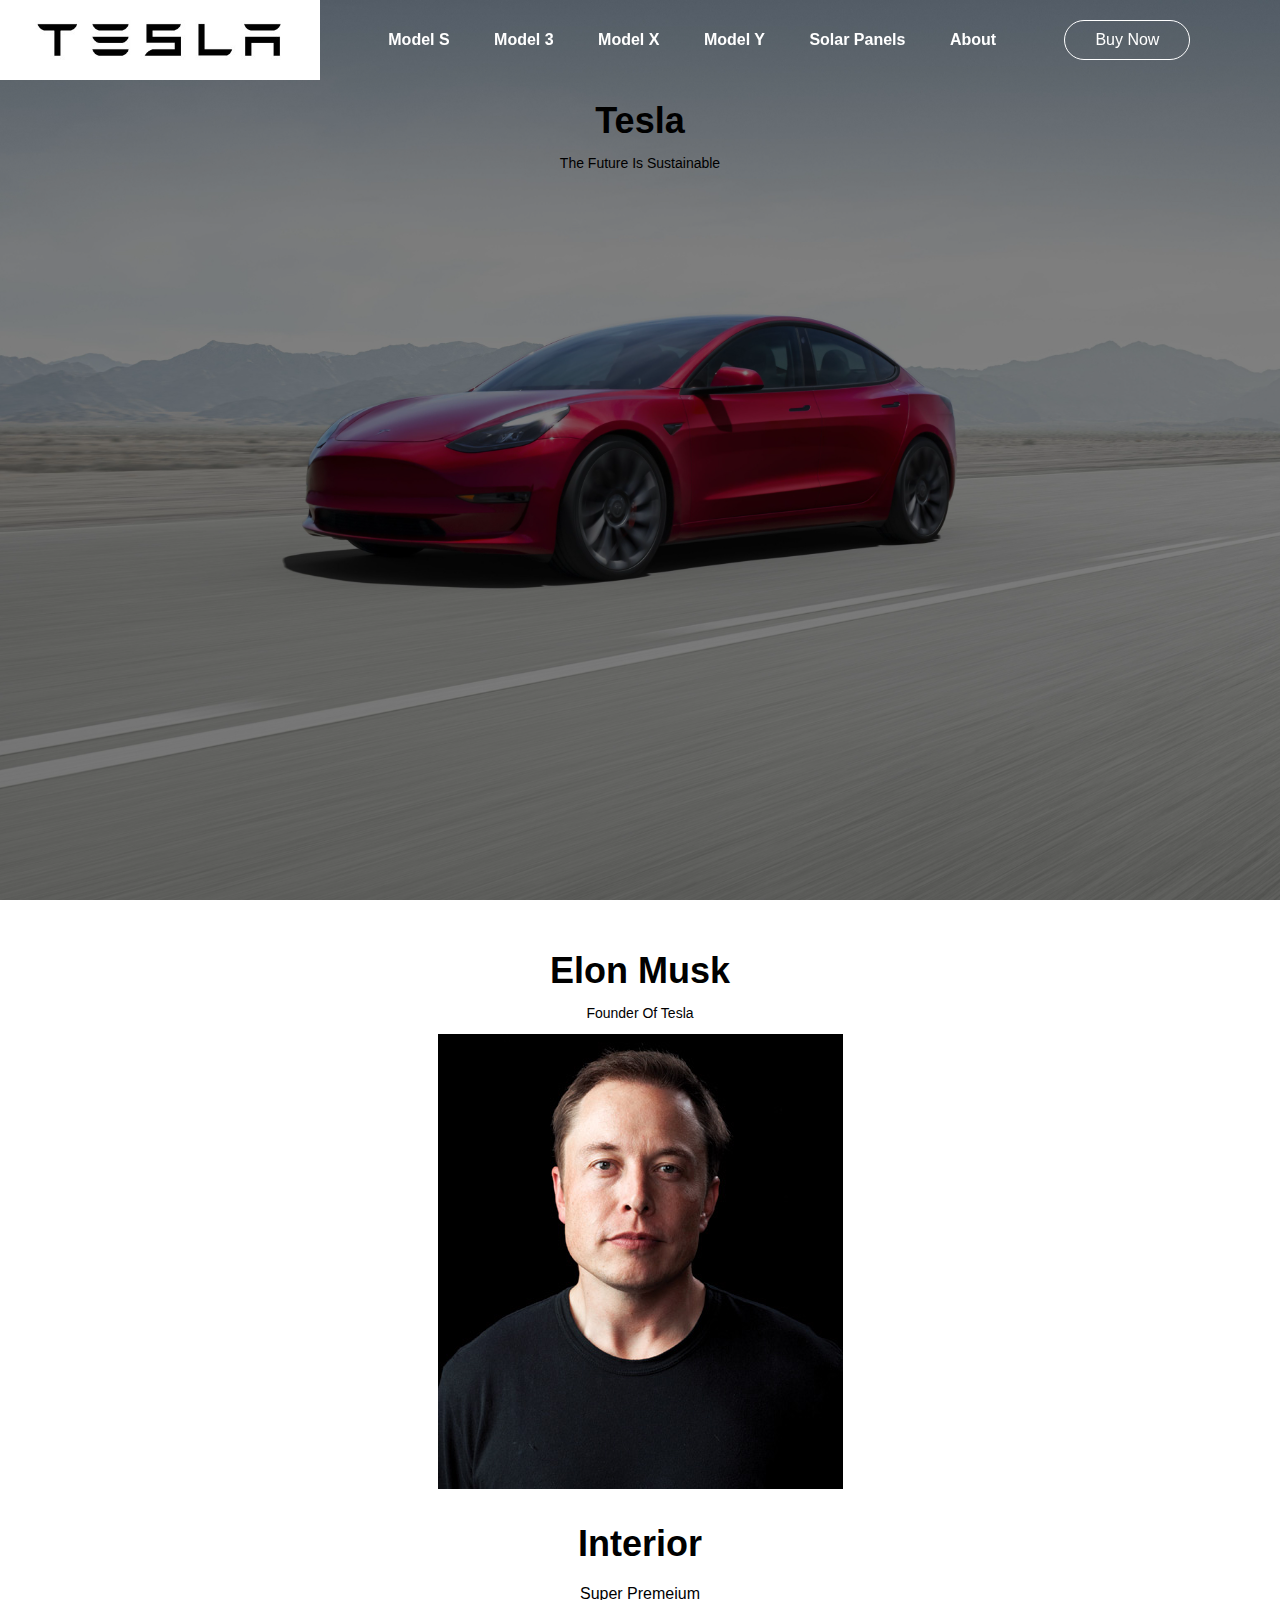
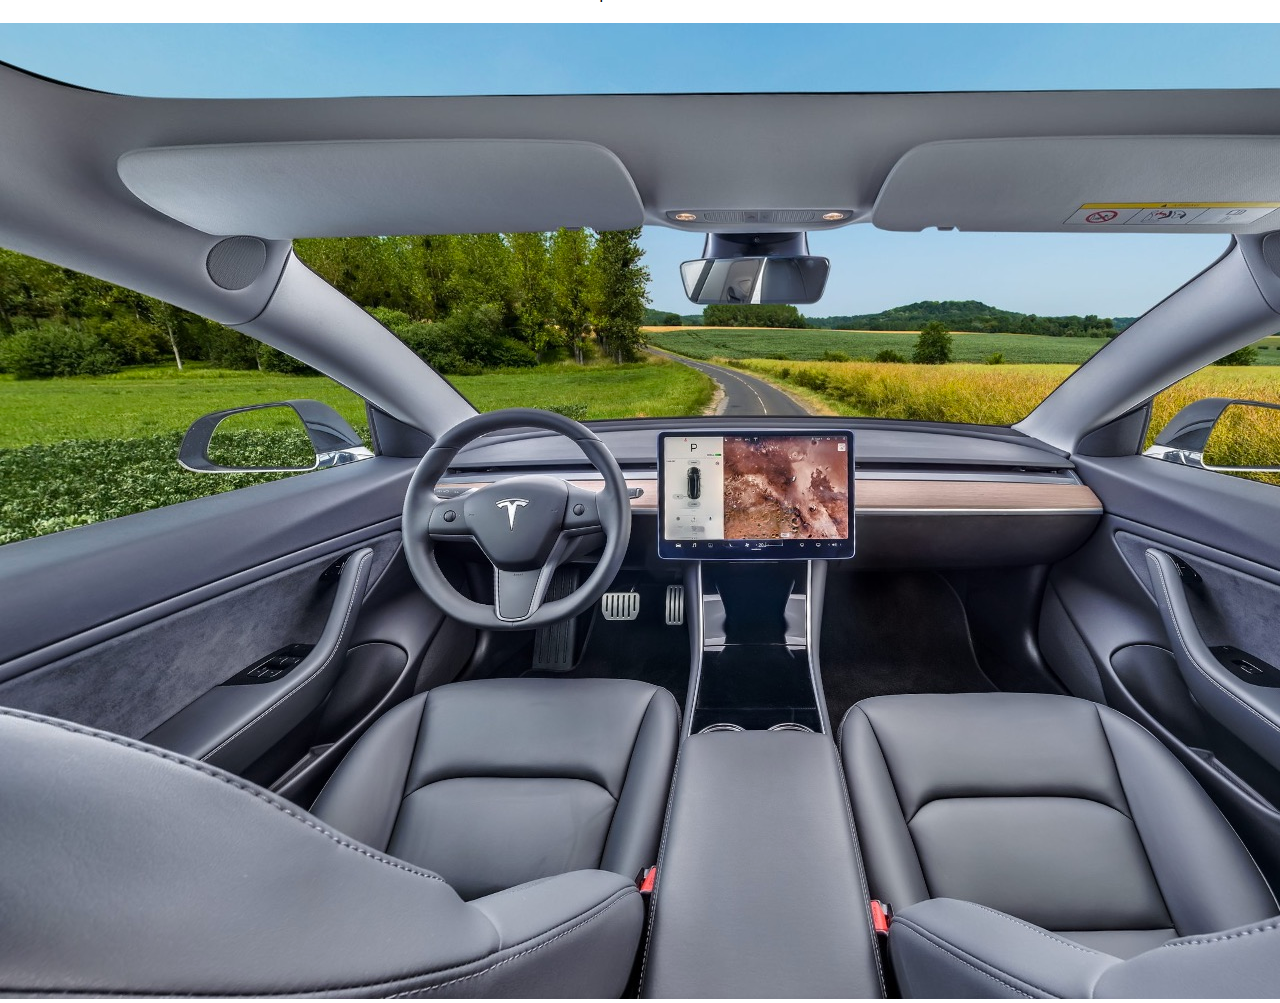
==== index.html @ 9b1bb8e6 "Add files via upload" ====
<!doctype html>
<html>
<head>
    <meta name="viewreport" content="width=device-width, initial-scale=1.0">
    <title>tesla home</title>
    <link rel="stylesheet" href="tesla.css">
    <head>
        <body>
            <div class="header">
                <nav>
                  <img src="94c2c3021c6d6623a2eb0a42773d81ac_08ed8c07733b28ae0a2abdca21042d88.jpg" class="logo">
                  <ul>
                    <li><a href="models.html" id="models">Model S</a></li>
                    <li><a href="model3.html" id="model3">Model 3</a></li>
                    <li><a href="modelx.html" id="modelx">Model X</a></li>
                    <li><a href="modely.html" id="modely">Model Y</a></li>
                  
                    <li><a href="file:///C:/Users/ASUS/Desktop/Solar.html" id="models">Solar Panels</a></li>
                
    
                    <li><a href="https://en.wikipedia.org/wiki/Elon_Musk" id="modely">About</a></li>
                  </ul>
                  <a href="https://www.tesla.com/inventory/new/ms?arrangeby=relevance&zip=95113&range=200" class="btn">Buy Now</a>
                </nav>
                
            <section class="course">
                <h1>Tesla</h1>
                <p>The Future Is Sustainable</p>
                
                    </div>
                </div>
            </section>
            <section class="campus">
                <h1>Elon Musk</h1>
                <p>Founder Of Tesla</p>
                <div class="row">
                    <div class="campus-col">
                        <img src="-1x-1.jpg">
                      
                        <div class="layer">
                            
                        </div>
                    </div>
                </div>
            </section>
            
                <h1><center>Interior</center></h1>
                <p><center>Super Premeium</center></p>
               
                       <center><img src="tesla-model-3-virtual.jpg"></center>
                      
                        
        </body>
    </head>
---- tesla.css ----
*{
    margin: 0;
    padding: 0;
    box-sizing: border-box;
    font-family: 'poppins', sans-serif;
}
.header{
    width: 100%;
    height: 100vh;
    background-image: url(M3-Homepage-Desktop-LHD.jfif);
    background-color: rgba(0,0,0,0.5);
    background-blend-mode: multiply;
    background-position: center;
    background-size: cover;
    padding: 0 7%;
}
nav{
    position: fixed;
    top: 0;
    left: 0;
    width: 100%;
    display: flex;
    align-items: center;
}
.logo{
    width: 320px;
    cursor: pointer;
}
nav ul{
    flex: 1;
    text-align: center;
}
nav ul li{
    list-style-type: none;
    display: inline-block;
    padding: 10px 20px;
}
nav ul li a{
    text-decoration: none;
    color: #fff;
    font-weight: bold;
}
nav ul li a:hover{
    color: #ea1538;
    transition: .3s;
}
nav .btn{
    color: #fff;
    text-decoration: none;
    border: 1px solid #fff;
    padding: 10px 30px;
    border-radius: 30px;
    margin-right: 7%;
}
.info{
    width: 100%;
    padding: 0 7%;
    display: flex;
    align-items: center;
    color: #fff;
    position: fixed;
    bottom: 50px;
    left: 0;
}
.info div{
    margin: 0 20px;

}
.info div h2{
    font-size: 44px;
    font-weight: 400;
}
.info .line{
    flex: 1;
    background: #fff;
    height: 4px;
}
.course{
    width: 80%;
    margin: auto;
    text-align: center;
    padding-top: 100px;
}
h1{
    font-size: 36px;
    font-weight: 600;
}
p{

    font-size: 14px;
    font-weight: 300;
    line-height: 22px;
    padding: 10px;
}
.campus{
    width: 80%;
    margin: auto;
    text-align: center;
    padding-top: 50px;
}
.campus-col{
    flex-basis: 32%;
    border-radius: 10px;
    margin-bottom: 30px;
    position: relative;
    overflow: hidden;
}
 campus-btn{
    color: black;
    text-decoration: none;
    border: 1px solid black;
    padding: 10px 30px;
    border-radius: 30px;
    margin-right: 7%;
    }

.layer{
    background: transparent;
    height: 100%;
    width: 100%;
    position:absolute;
    top: 0;
    left: 0;
}
/*-- ----- More --------*/
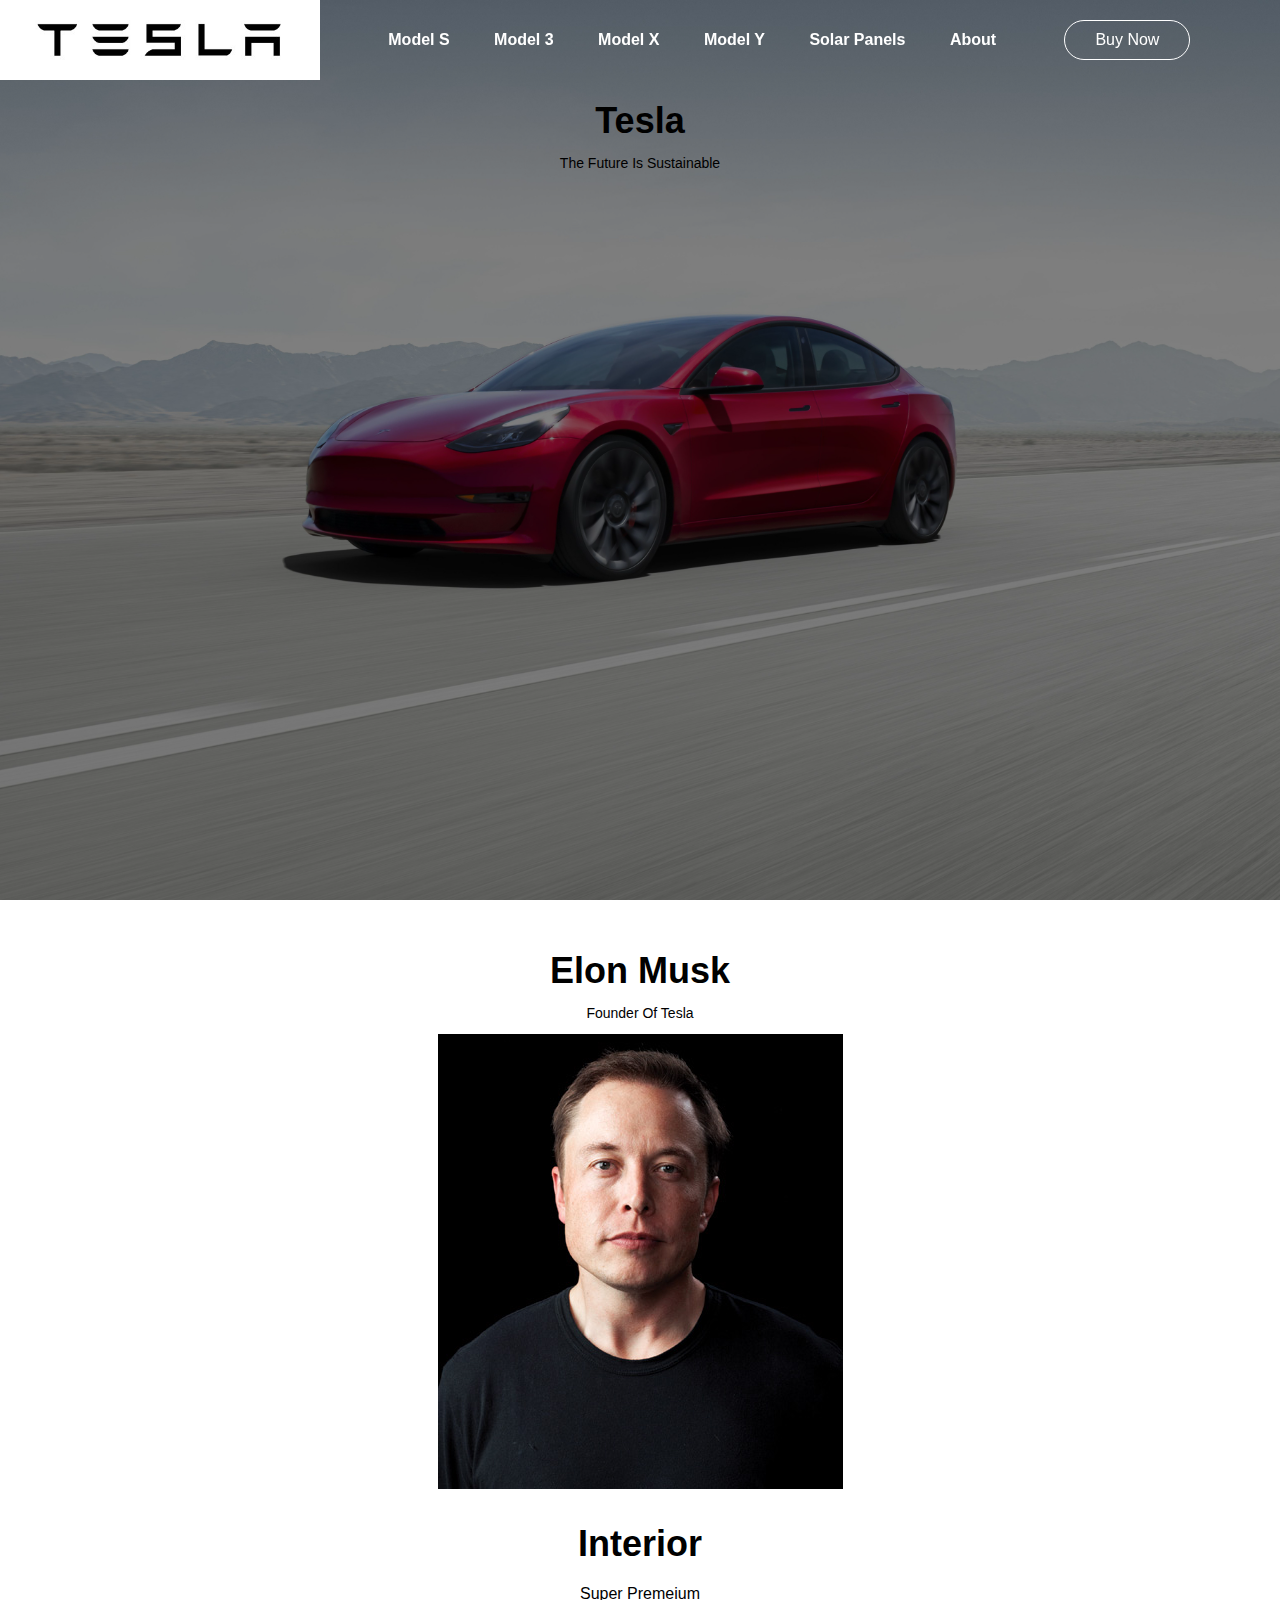
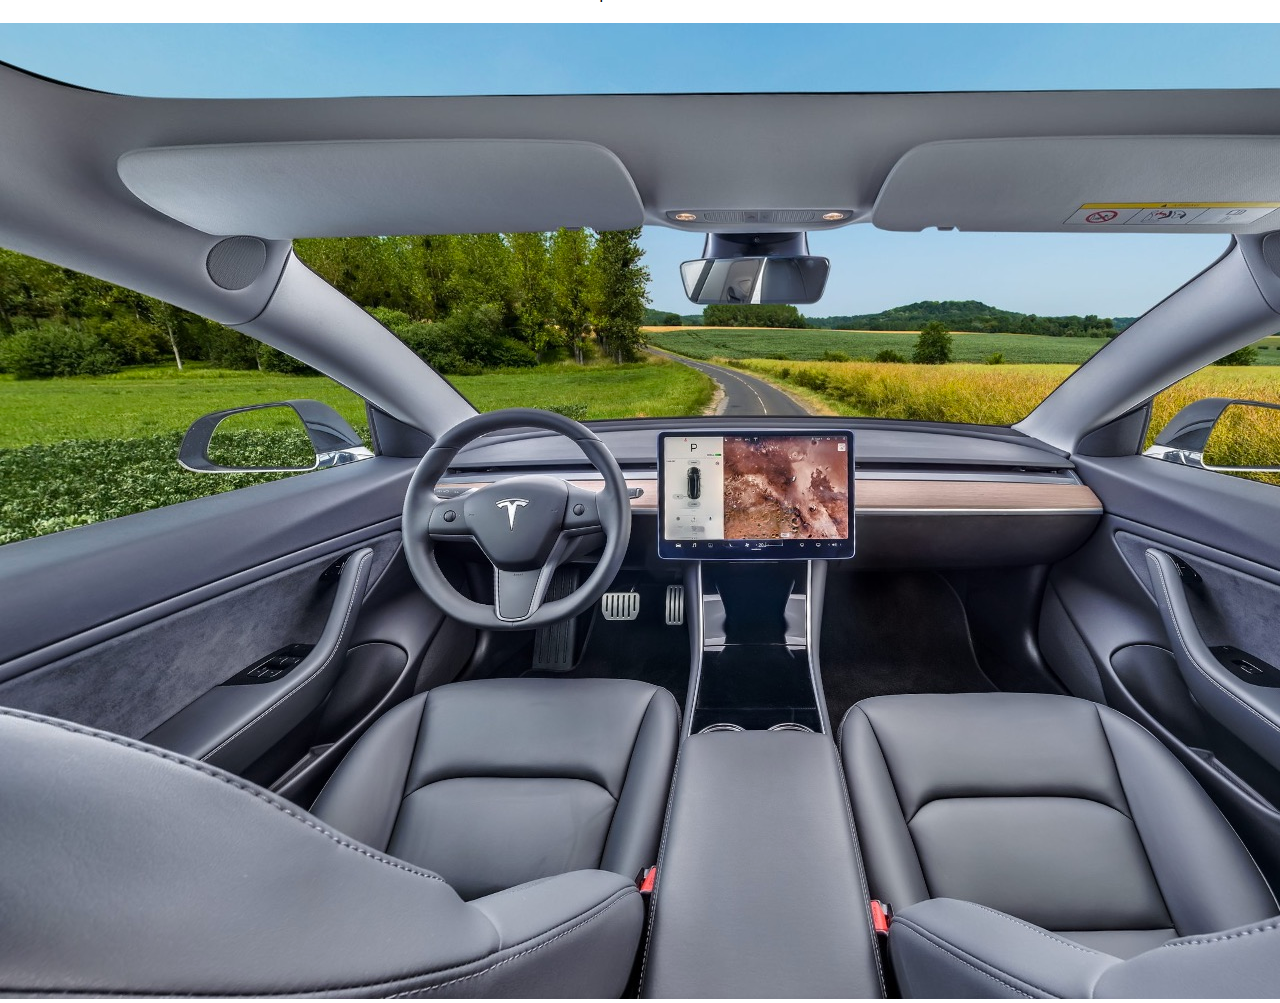
==== commit 2eee5b0e: "Update index.html" ====
--- a/index.html
+++ b/index.html
@@ -51,4 +51,5 @@
                       
                         
         </body>
-    </head>+    </head>
+</html>
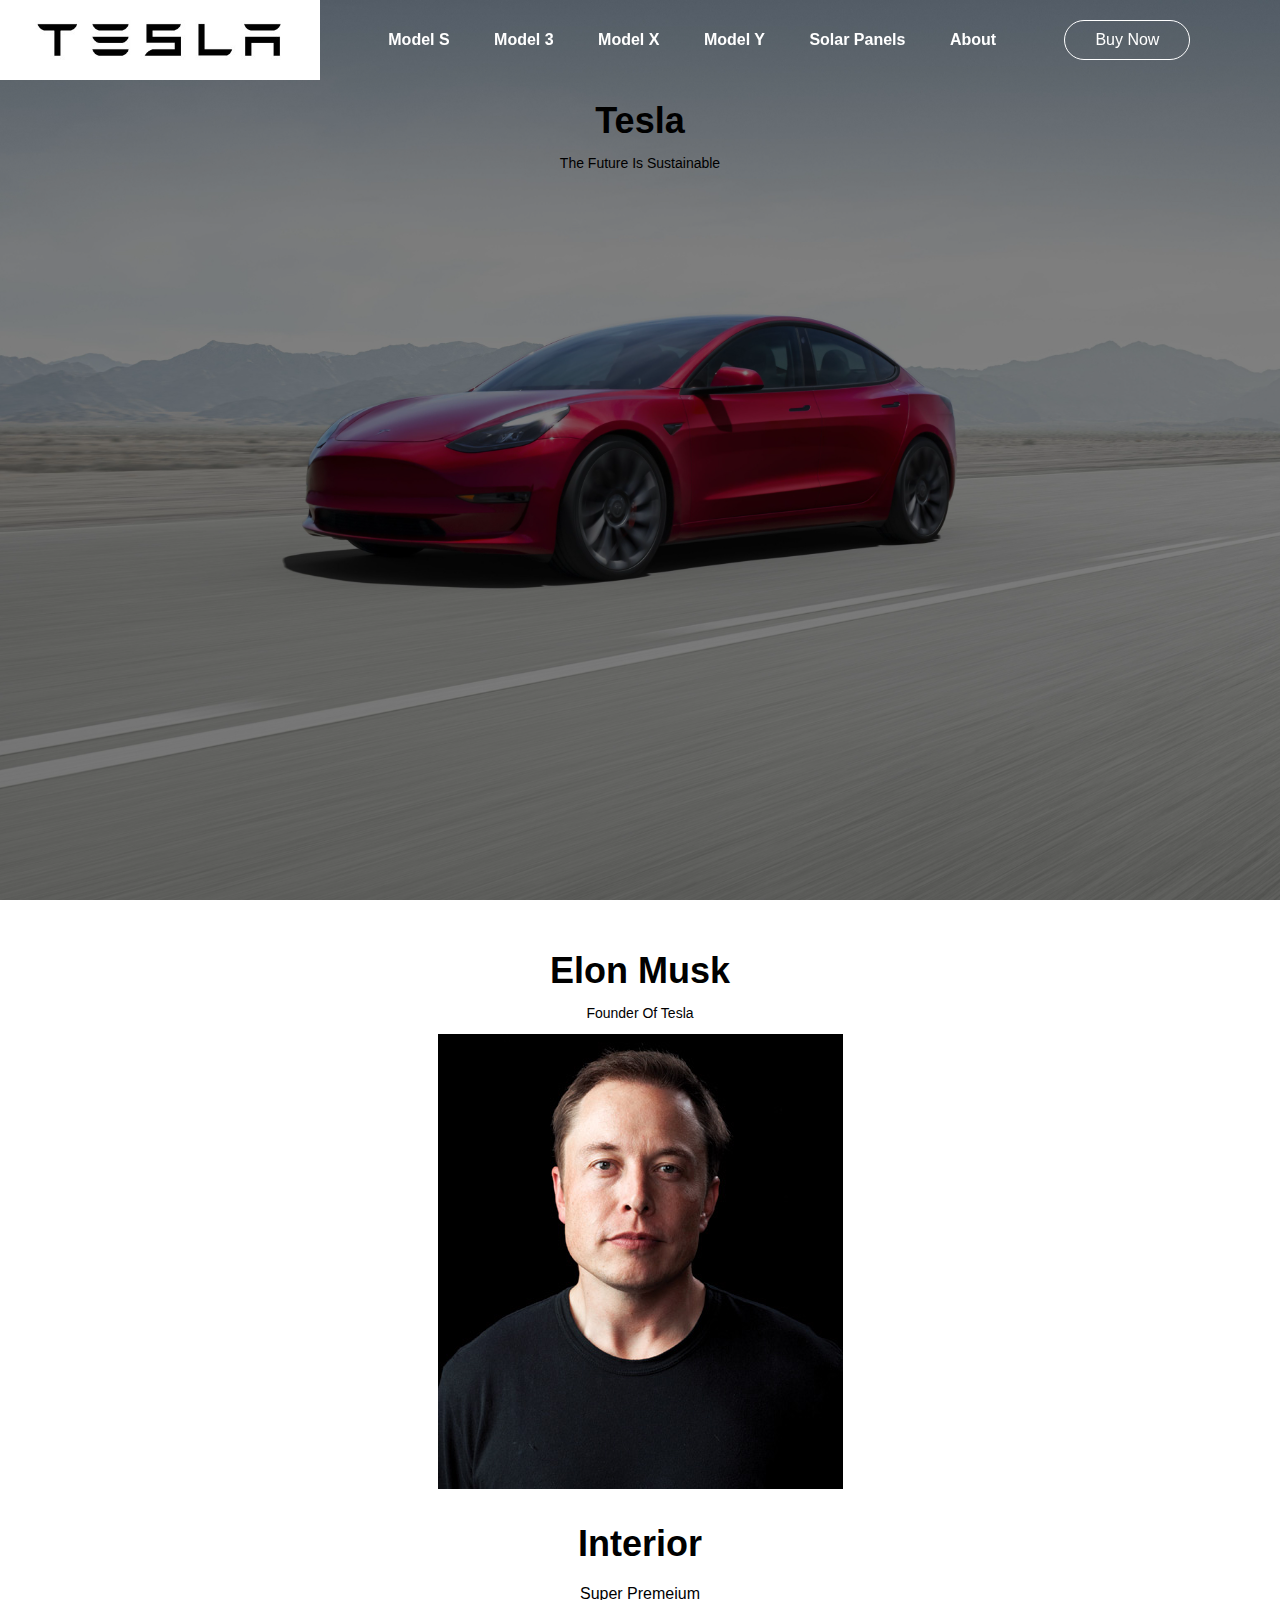
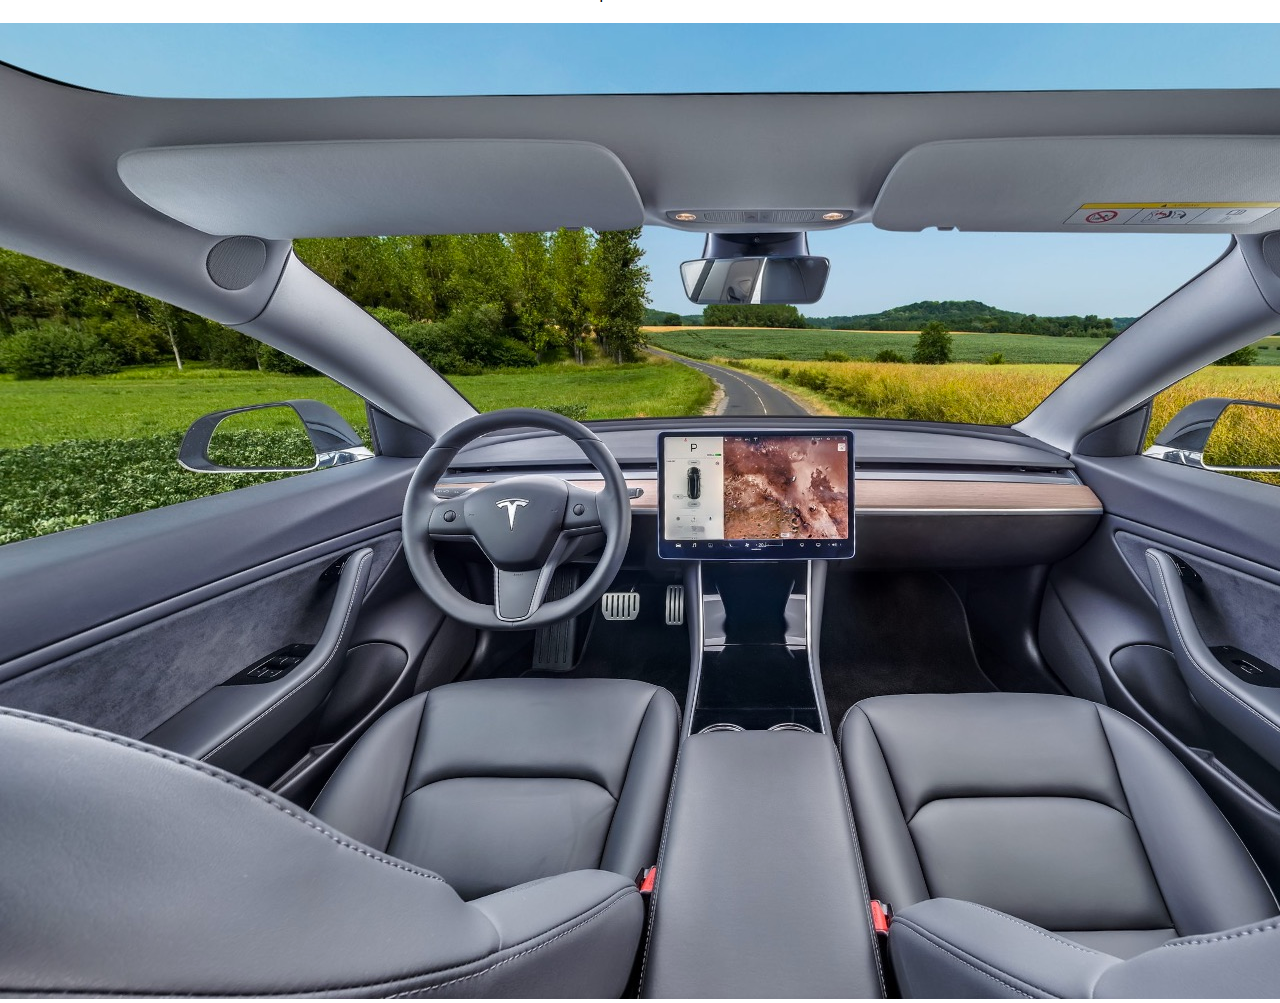
==== commit 21039bde: "Update index.html" ====
--- a/index.html
+++ b/index.html
@@ -4,7 +4,7 @@
     <meta name="viewreport" content="width=device-width, initial-scale=1.0">
     <title>tesla home</title>
     <link rel="stylesheet" href="tesla.css">
-    <head>
+    </head>
         <body>
             <div class="header">
                 <nav>
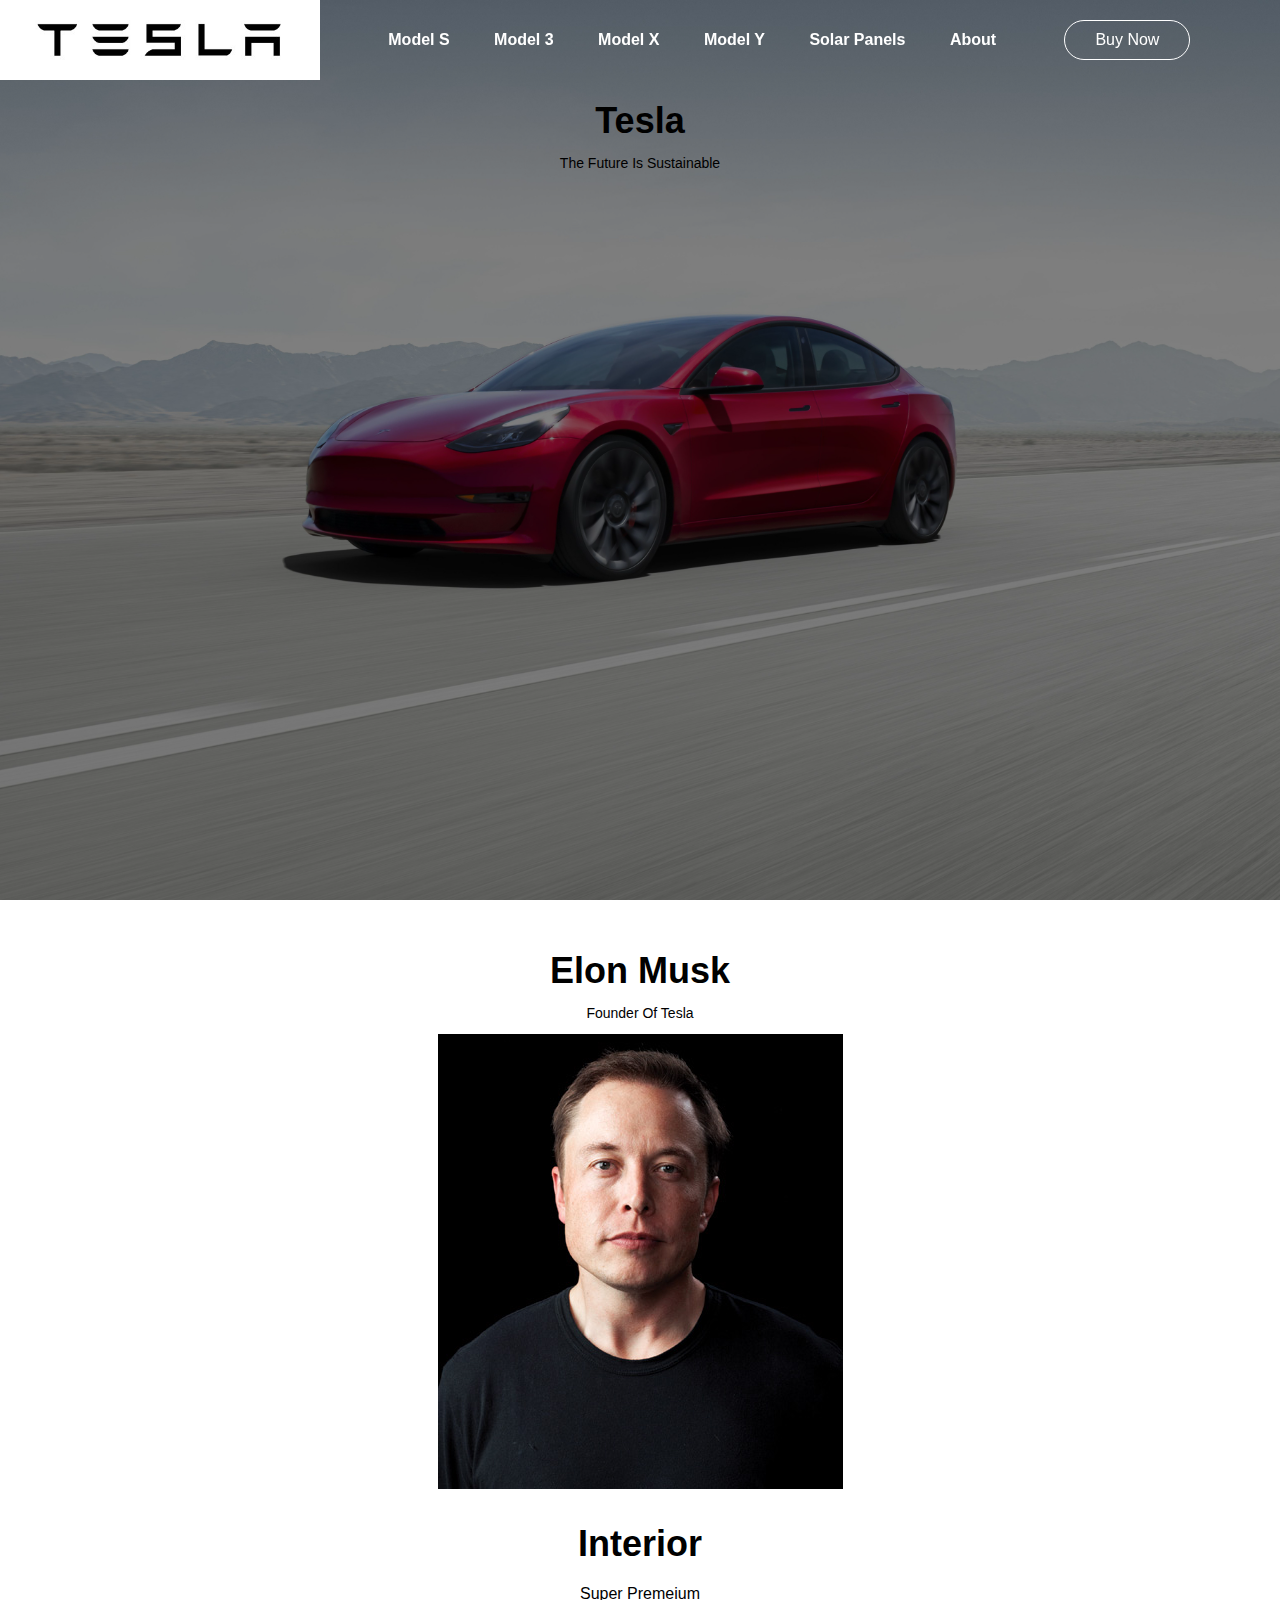
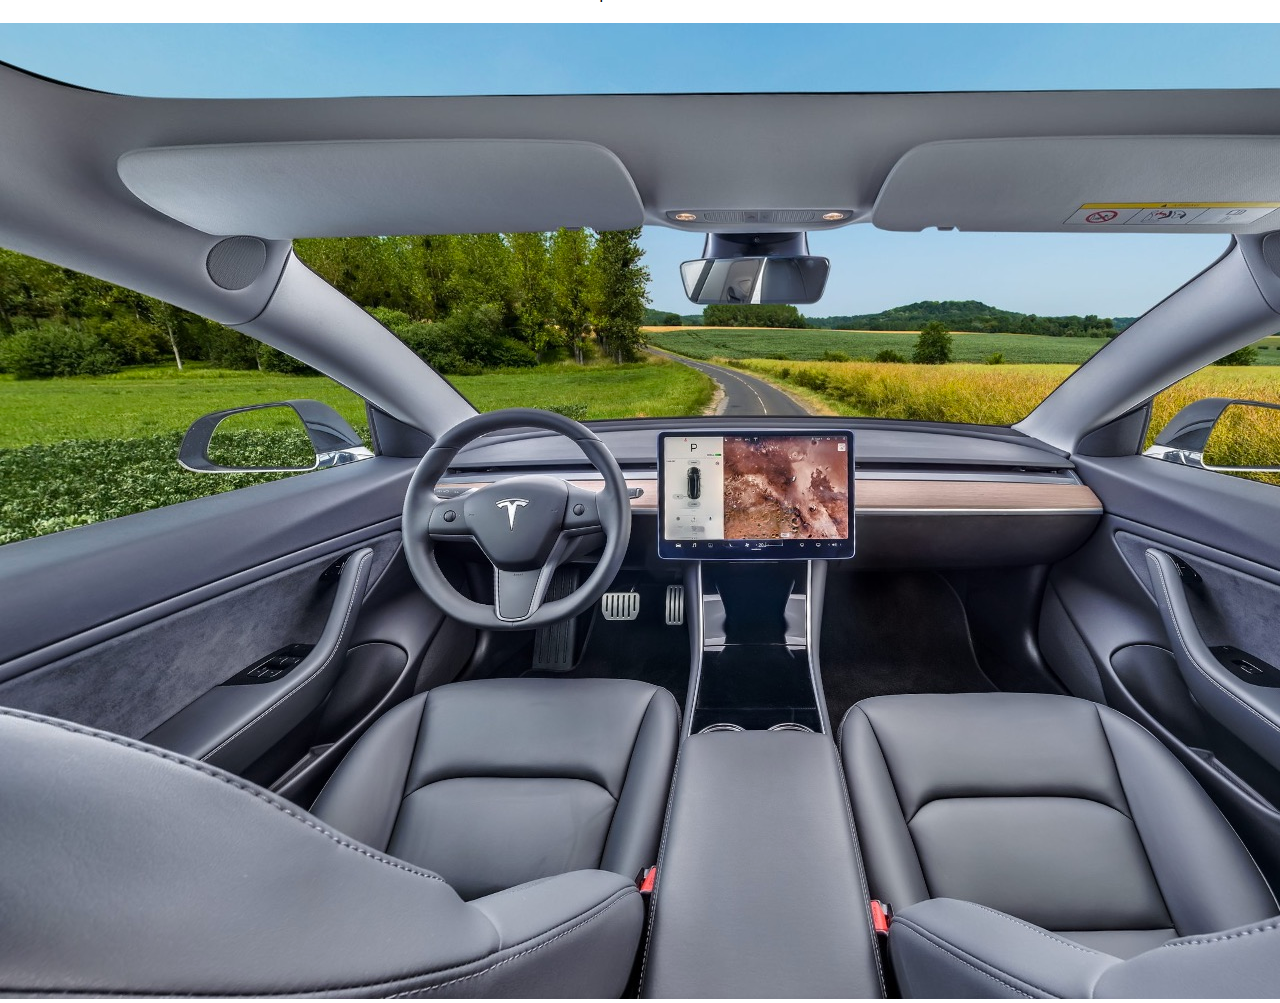
==== commit 2514578a: "Update index.html" ====
--- a/index.html
+++ b/index.html
@@ -15,7 +15,7 @@
                     <li><a href="modelx.html" id="modelx">Model X</a></li>
                     <li><a href="modely.html" id="modely">Model Y</a></li>
                   
-                    <li><a href="file:///C:/Users/ASUS/Desktop/Solar.html" id="models">Solar Panels</a></li>
+                    <li><a href="Solar.html" id="models">Solar Panels</a></li>
                 
     
                     <li><a href="https://en.wikipedia.org/wiki/Elon_Musk" id="modely">About</a></li>
